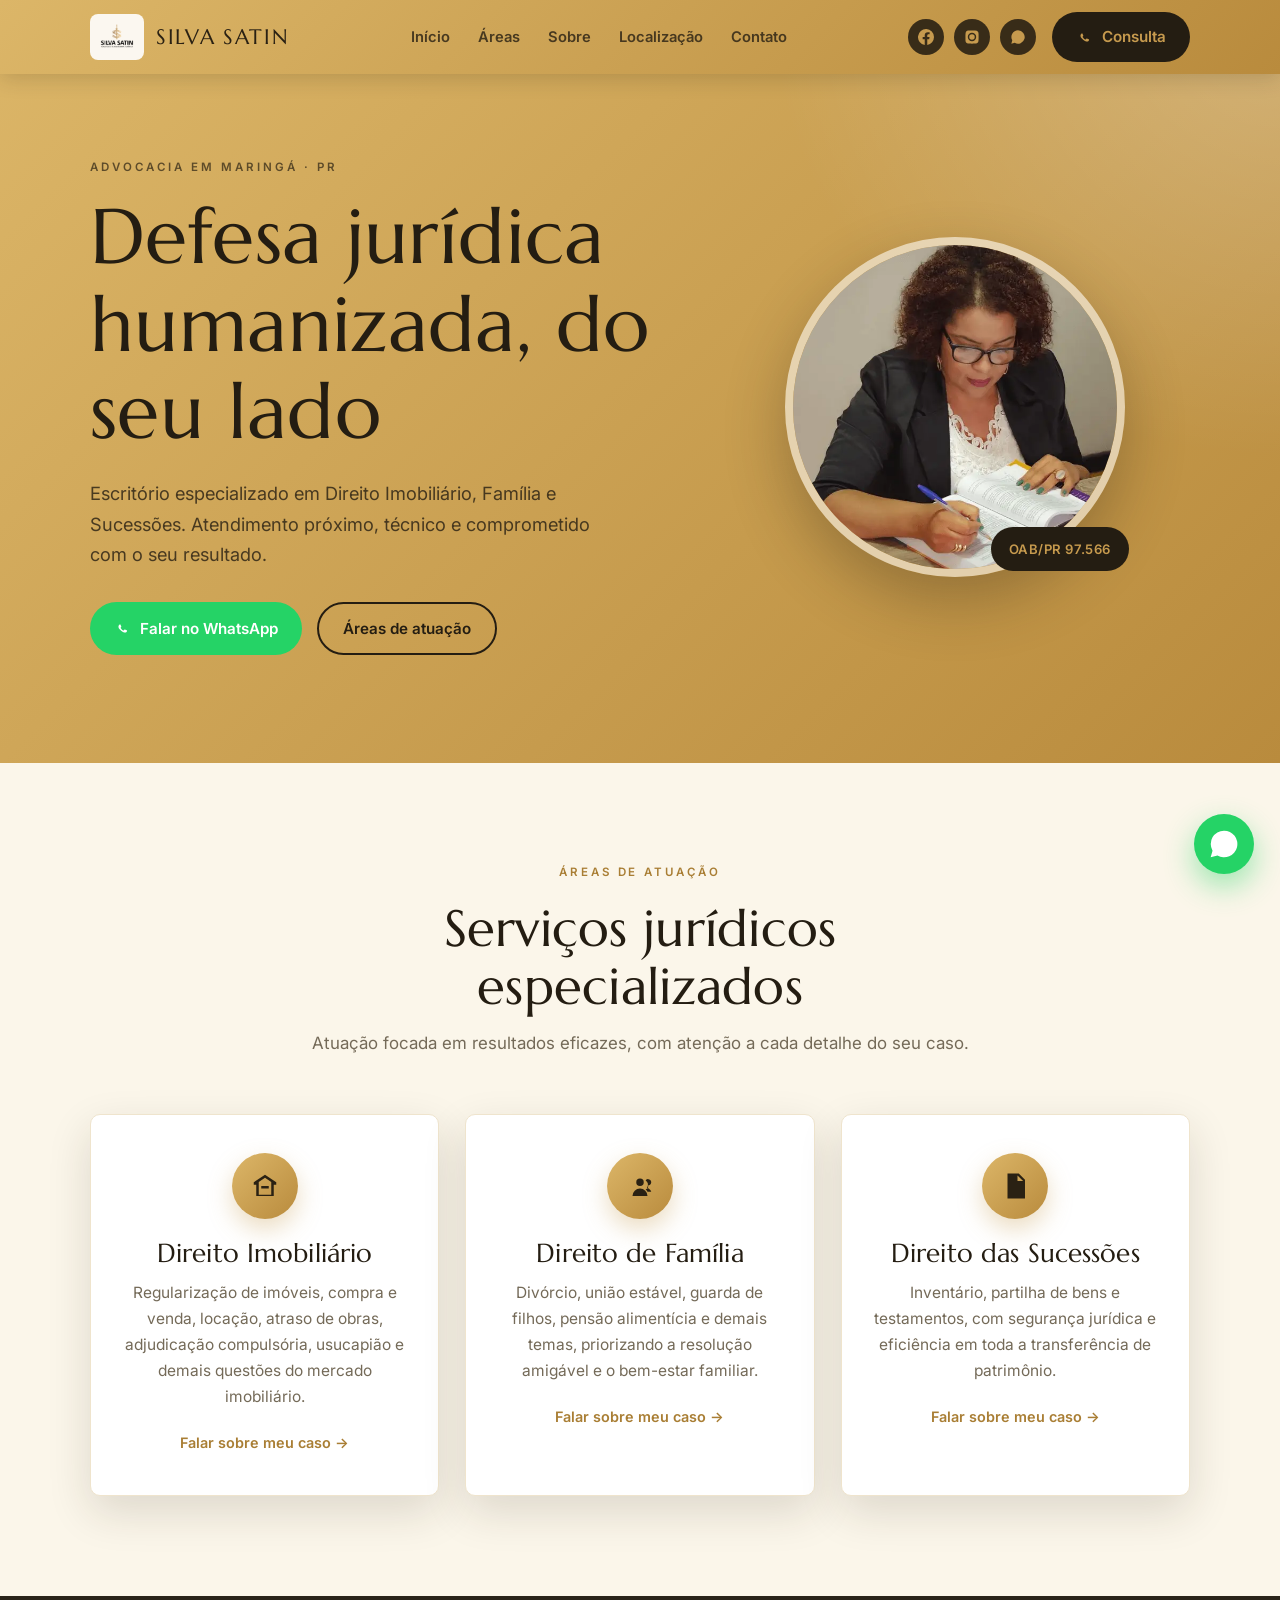
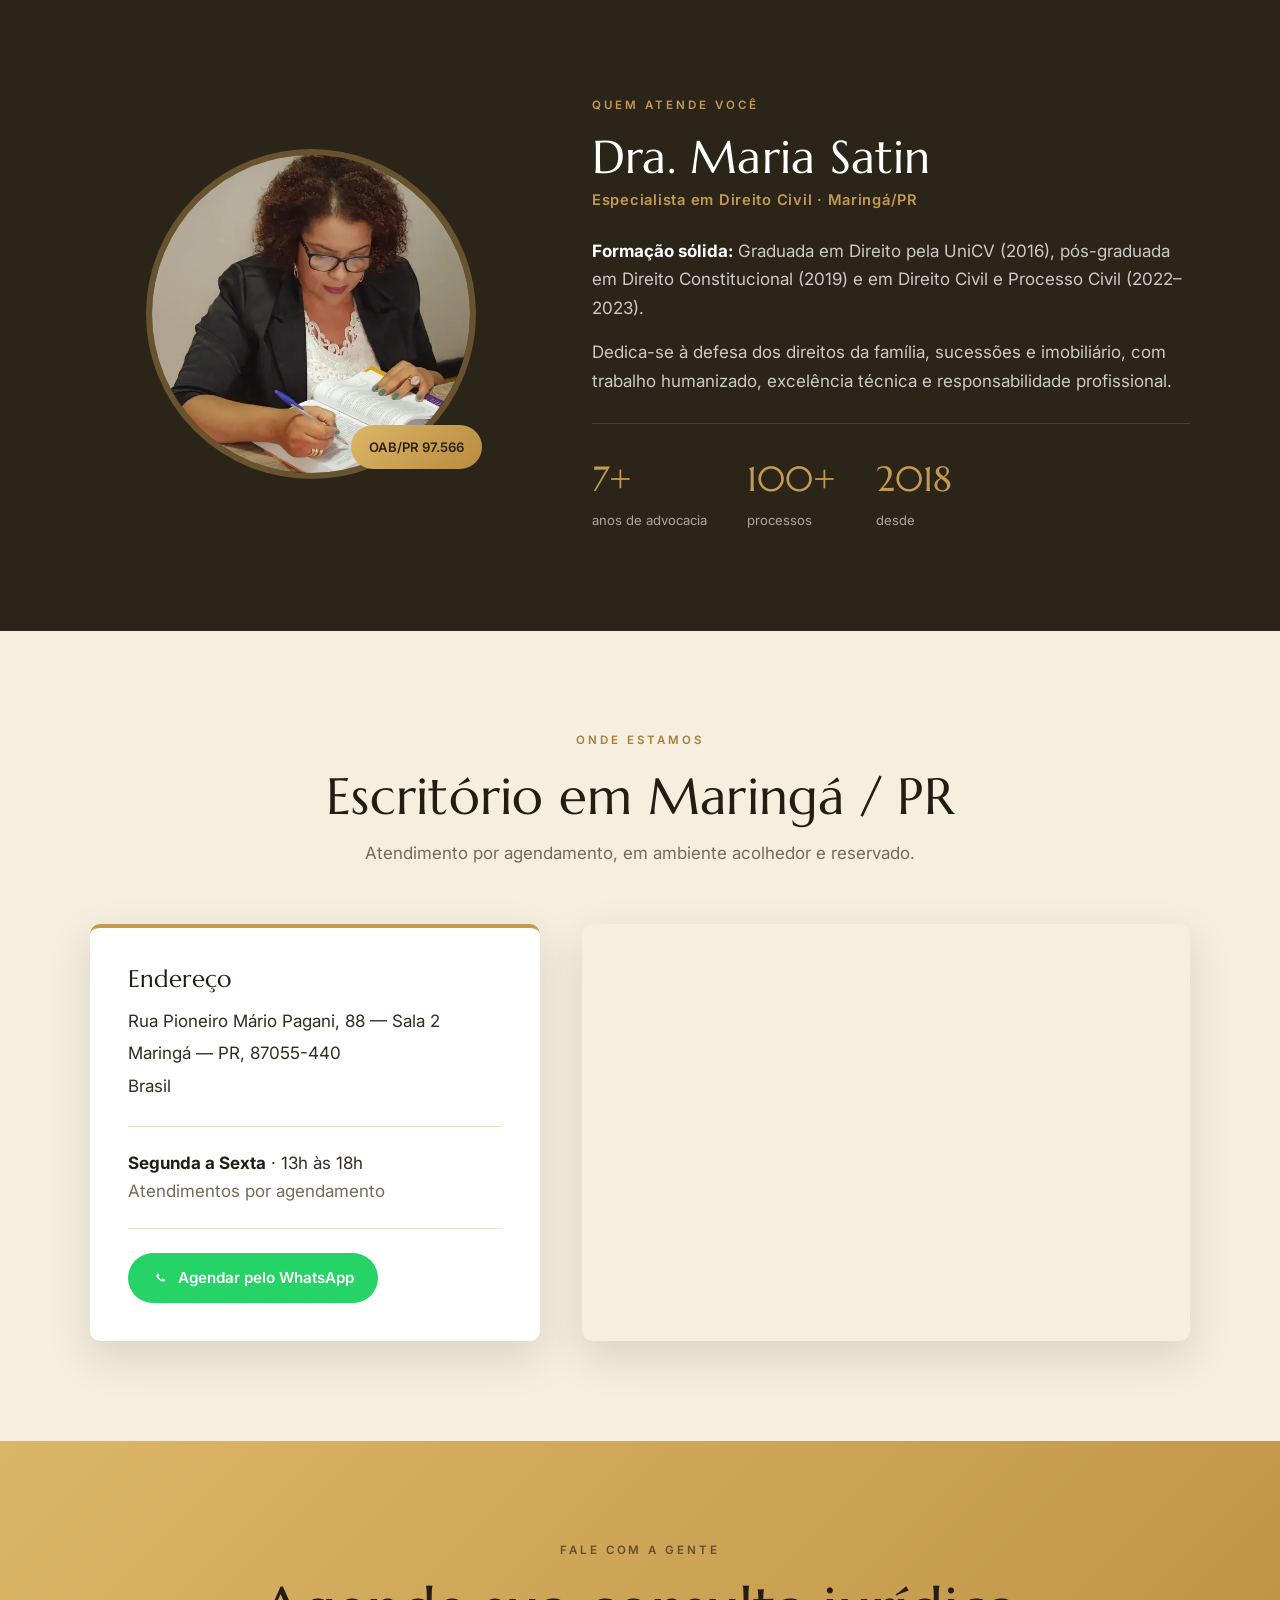
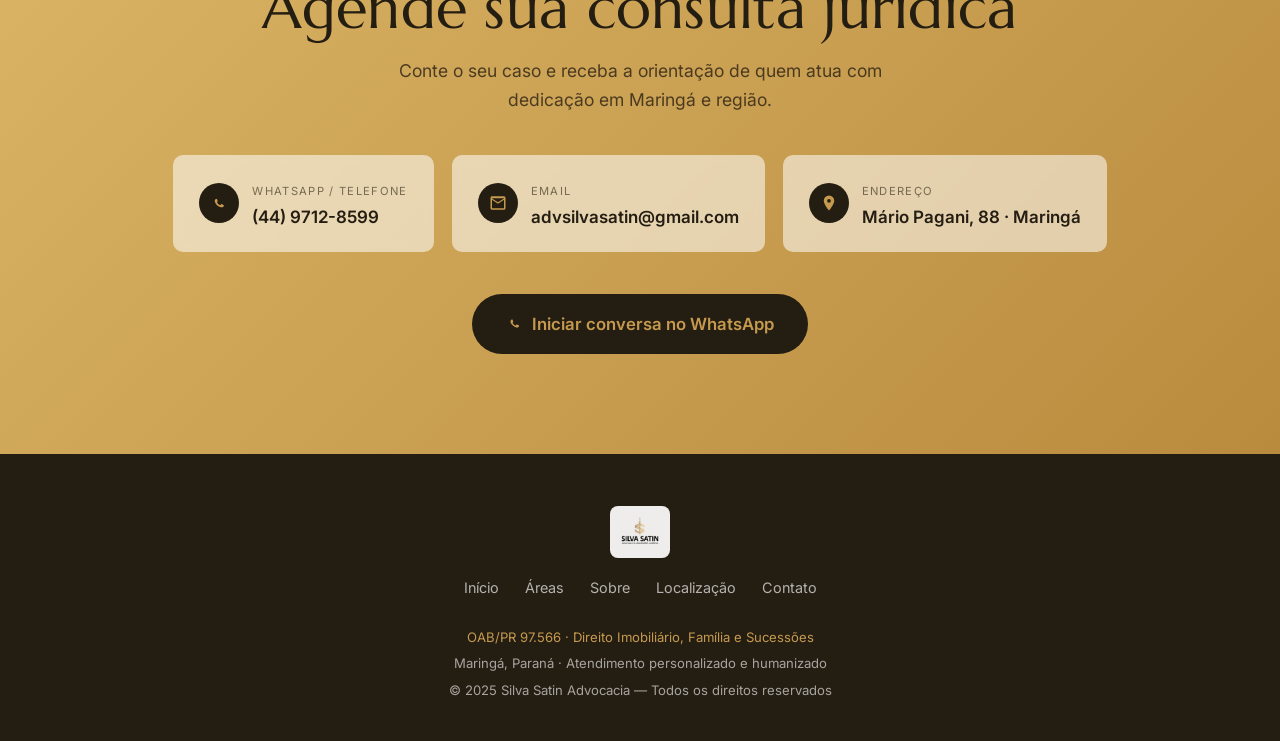
==== redesign-preview/3-contraste-quente.html @ 30fe06a5 "Add 3 redesign direction previews with screenshots Standalone preview pages (real index.html untouch" ====
<!DOCTYPE html>
<html lang="pt-BR">
  <head>
    <meta charset="UTF-8" />
    <meta name="viewport" content="width=device-width, initial-scale=1.0" />
    <title>Silva Satin Advocacia | Direito Imobiliário, Família e Sucessões em Maringá</title>
    <meta name="description" content="Escritório de advocacia em Maringá especializado em Direito Imobiliário, Família e Sucessões. Atendimento humanizado com a Dra. Maria Satin, OAB/PR 97.566." />
    <link rel="preconnect" href="https://fonts.googleapis.com" />
    <link rel="preconnect" href="https://fonts.gstatic.com" crossorigin />
    <link href="https://fonts.googleapis.com/css2?family=Marcellus&family=Inter:wght@400;500;600;700&display=swap" rel="stylesheet" />
    <style>
      :root {
        --gold: #c69a4e;
        --gold-deep: #a97e34;
        --gold-grad: linear-gradient(135deg, #dcb668 0%, #b98b3d 100%);
        --ink: #241d12;
        --charcoal: #2a2419;
        --cream: #f6efe0;
        --cream-2: #fbf6ea;
        --paper: #ffffff;
        --text: #322b1f;
        --muted: #746a58;
        --on-gold: #2a2113;
        --radius: 10px;
        --shadow: 0 16px 44px rgba(42, 33, 19, 0.14);
      }
      * { margin: 0; padding: 0; box-sizing: border-box; }
      html { scroll-behavior: smooth; scroll-padding-top: 88px; }
      body {
        font-family: "Inter", system-ui, sans-serif; color: var(--text);
        background: var(--cream); line-height: 1.68; font-size: 17px; -webkit-font-smoothing: antialiased;
      }
      h1, h2, h3, .display { font-family: "Marcellus", Georgia, serif; font-weight: 400; line-height: 1.14; letter-spacing: 0.005em; }
      a { color: inherit; text-decoration: none; transition: all 0.25s ease; }
      img { max-width: 100%; display: block; }
      .wrap { max-width: 1160px; margin: 0 auto; padding: 0 30px; }
      .eyebrow { font-size: 0.72rem; font-weight: 600; letter-spacing: 0.26em; text-transform: uppercase; color: var(--gold-deep); display: block; margin-bottom: 16px; }

      header { position: fixed; inset: 0 0 auto 0; z-index: 50; background: var(--gold-grad); box-shadow: 0 4px 20px rgba(42,33,19,0.18); }
      .nav { display: flex; align-items: center; justify-content: space-between; height: 74px; }
      .brand { display: flex; align-items: center; gap: 12px; }
      .brand img { height: 46px; background: rgba(255,255,255,0.9); border-radius: 8px; padding: 4px 8px; }
      .brand .bname { font-family: "Marcellus", serif; font-size: 1.3rem; color: var(--on-gold); letter-spacing: 0.08em; }
      .menu { display: flex; gap: 28px; }
      .menu a { font-size: 0.92rem; font-weight: 600; color: rgba(42,33,19,0.82); }
      .menu a:hover { color: #fff; }
      .nav-side { display: flex; align-items: center; gap: 16px; }
      .socials { display: flex; gap: 10px; }
      .socials a { width: 36px; height: 36px; border-radius: 50%; background: rgba(42,33,19,0.9); display: grid; place-items: center; color: var(--gold); }
      .socials a:hover { background: var(--ink); transform: translateY(-2px); }
      .socials svg { width: 16px; height: 16px; fill: currentColor; }
      .btn { display: inline-flex; align-items: center; gap: 9px; font-weight: 600; font-size: 0.95rem; padding: 12px 24px; border-radius: 40px; cursor: pointer; }
      .btn svg { width: 17px; height: 17px; fill: currentColor; }
      .btn-dark { background: var(--ink); color: var(--gold); }
      .btn-dark:hover { background: #000; }
      .btn-wa { background: #25d366; color: #fff; }
      .btn-wa:hover { background: #1fb457; transform: translateY(-2px); }
      .btn-gold { background: var(--gold-grad); color: var(--on-gold); box-shadow: 0 10px 26px rgba(198,154,78,0.4); }
      .btn-gold:hover { transform: translateY(-2px); }
      .btn-outline { border: 2px solid var(--ink); color: var(--ink); }
      .btn-outline:hover { background: var(--ink); color: var(--gold); }

      .hero { background: var(--gold-grad); color: var(--on-gold); padding: 158px 0 108px; position: relative; overflow: hidden; }
      .hero::before { content: ""; position: absolute; inset: 0; background: radial-gradient(80% 120% at 100% 0%, rgba(255,255,255,0.25), transparent 50%); }
      .hero-grid { position: relative; display: grid; grid-template-columns: 1.1fr 0.9fr; gap: 54px; align-items: center; }
      .hero .eyebrow { color: rgba(42,33,19,0.7); }
      .hero h1 { font-size: clamp(3rem, 6vw, 4.8rem); margin-bottom: 22px; color: var(--ink); }
      .hero p { font-size: 1.14rem; color: rgba(42,33,19,0.82); max-width: 46ch; margin-bottom: 32px; }
      .hero-cta { display: flex; gap: 15px; flex-wrap: wrap; }
      .hero-figure { position: relative; justify-self: center; }
      .hero-figure img { width: 340px; height: 340px; object-fit: cover; border-radius: 50%; border: 8px solid rgba(255,255,255,0.55); box-shadow: 0 24px 60px rgba(42,33,19,0.3); }
      .hero-figure .tag { position: absolute; bottom: 6px; right: -4px; background: var(--ink); color: var(--gold); font-weight: 600; font-size: 0.82rem; padding: 11px 18px; border-radius: 40px; letter-spacing: 0.04em; }

      section { padding: 100px 0; }
      .sec-head { text-align: center; max-width: 660px; margin: 0 auto 56px; }
      .sec-head h2 { font-size: clamp(2.2rem, 4.2vw, 3.2rem); margin-bottom: 14px; color: var(--ink); }
      .sec-head p { color: var(--muted); font-size: 1.06rem; }

      .areas { background: var(--cream-2); }
      .cards { display: grid; grid-template-columns: repeat(3, 1fr); gap: 26px; }
      .card { background: var(--paper); border-radius: var(--radius); padding: 38px 30px; box-shadow: var(--shadow); border: 1px solid #efe4cd; text-align: center; transition: transform 0.3s ease, box-shadow 0.3s ease; }
      .card:hover { transform: translateY(-6px); box-shadow: 0 26px 56px rgba(42,33,19,0.18); }
      .card .ic { width: 66px; height: 66px; margin: 0 auto 20px; border-radius: 50%; background: var(--gold-grad); display: grid; place-items: center; color: var(--on-gold); box-shadow: 0 10px 24px rgba(198,154,78,0.35); }
      .card .ic svg { width: 30px; height: 30px; fill: currentColor; }
      .card h3 { font-size: 1.6rem; margin-bottom: 12px; color: var(--ink); }
      .card p { color: var(--muted); font-size: 0.97rem; margin-bottom: 18px; }
      .card a.more { color: var(--gold-deep); font-weight: 600; font-size: 0.9rem; }
      .card a.more:hover { color: var(--ink); }

      .about { background: var(--charcoal); color: #fff; }
      .about .sec-head { display: none; }
      .about-grid { display: grid; grid-template-columns: 0.85fr 1.15fr; gap: 60px; align-items: center; }
      .about-photo { justify-self: center; position: relative; }
      .about-photo img { width: 330px; height: 330px; object-fit: cover; border-radius: 50%; border: 6px solid rgba(198,154,78,0.4); }
      .about-photo .tag { position: absolute; bottom: 10px; right: -6px; background: var(--gold-grad); color: var(--on-gold); font-weight: 600; font-size: 0.82rem; padding: 11px 18px; border-radius: 40px; }
      .about .eyebrow { color: var(--gold); }
      .about h2 { font-size: clamp(2.1rem, 3.6vw, 2.9rem); color: #fff; margin-bottom: 4px; }
      .about .role { color: var(--gold); font-weight: 600; font-size: 0.92rem; letter-spacing: 0.05em; margin-bottom: 24px; }
      .about p { color: rgba(255,255,255,0.76); margin-bottom: 16px; }
      .about strong { color: #fff; }
      .about .facts { display: flex; gap: 40px; margin-top: 28px; padding-top: 26px; border-top: 1px solid rgba(255,255,255,0.14); }
      .about .facts .n { font-family: "Marcellus", serif; font-size: 2.2rem; color: var(--gold); }
      .about .facts .l { font-size: 0.82rem; color: rgba(255,255,255,0.6); }

      .local { background: var(--cream); }
      .local-grid { display: grid; grid-template-columns: 0.85fr 1.15fr; gap: 42px; align-items: stretch; }
      .info-card { background: var(--paper); padding: 38px; border-radius: var(--radius); box-shadow: var(--shadow); border-top: 4px solid var(--gold); }
      .info-card h3 { font-size: 1.5rem; margin-bottom: 12px; color: var(--ink); }
      .info-card address { font-style: normal; line-height: 1.9; color: var(--text); }
      .info-card .hours { margin: 24px 0; padding: 22px 0; border-top: 1px solid #eee2c9; border-bottom: 1px solid #eee2c9; }
      .info-card .hours strong { color: var(--ink); }
      .map { border-radius: var(--radius); overflow: hidden; min-height: 400px; box-shadow: var(--shadow); }
      .map iframe { width: 100%; height: 100%; min-height: 400px; border: 0; display: block; }

      .contact { background: var(--gold-grad); color: var(--on-gold); text-align: center; }
      .contact .eyebrow { color: rgba(42,33,19,0.65); }
      .contact h2 { font-size: clamp(2.4rem, 5vw, 3.6rem); color: var(--ink); margin-bottom: 14px; }
      .contact .lead { color: rgba(42,33,19,0.8); max-width: 50ch; margin: 0 auto 40px; font-size: 1.1rem; }
      .contact-methods { display: flex; justify-content: center; gap: 18px; flex-wrap: wrap; margin-bottom: 42px; }
      .cm { background: rgba(255,255,255,0.55); border-radius: var(--radius); padding: 20px 26px; display: flex; align-items: center; gap: 13px; text-align: left; backdrop-filter: blur(4px); }
      .cm:hover { background: rgba(255,255,255,0.8); transform: translateY(-3px); }
      .cm .ic { width: 40px; height: 40px; border-radius: 50%; background: var(--ink); color: var(--gold); display: grid; place-items: center; flex-shrink: 0; }
      .cm .ic svg { width: 18px; height: 18px; fill: currentColor; }
      .cm .k { font-size: 0.7rem; text-transform: uppercase; letter-spacing: 0.12em; color: rgba(42,33,19,0.6); }
      .cm .v { font-weight: 600; color: var(--ink); }

      footer { background: var(--ink); color: rgba(255,255,255,0.6); padding: 52px 0 38px; text-align: center; }
      footer .brand { justify-content: center; margin-bottom: 18px; }
      footer .brand img { background: rgba(255,255,255,0.92); }
      footer .fmenu { display: flex; gap: 26px; justify-content: center; margin-bottom: 24px; flex-wrap: wrap; }
      footer .fmenu a { color: rgba(255,255,255,0.66); font-size: 0.9rem; }
      footer .fmenu a:hover { color: var(--gold); }
      footer small { display: block; font-size: 0.82rem; line-height: 2; }
      footer .oab { color: var(--gold); }

      .wa-float { position: fixed; bottom: 26px; right: 26px; z-index: 90; width: 60px; height: 60px; border-radius: 50%; background: #25d366; display: grid; place-items: center; box-shadow: 0 12px 30px rgba(37,211,102,0.45); animation: pulse 2.6s infinite; }
      .wa-float svg { width: 32px; height: 32px; fill: #fff; }
      @keyframes pulse { 0%,100% { transform: scale(1); } 50% { transform: scale(1.06); } }

      @media (max-width: 900px) {
        .hero-grid, .about-grid, .local-grid { grid-template-columns: 1fr; }
        .hero-figure, .menu { display: none; }
        .cards { grid-template-columns: 1fr; }
      }
    </style>
  </head>
  <body>
    <header>
      <div class="wrap nav">
        <a href="#inicio" class="brand"><img src="../assets/logo.webp" alt="Silva Satin Advocacia" /><span class="bname">SILVA SATIN</span></a>
        <nav class="menu"><a href="#inicio">Início</a><a href="#areas">Áreas</a><a href="#sobre">Sobre</a><a href="#local">Localização</a><a href="#contato">Contato</a></nav>
        <div class="nav-side">
          <div class="socials">
            <a href="#" aria-label="Facebook"><svg viewBox="0 0 24 24"><path d="M24 12a12 12 0 10-13.9 11.9v-8.4H7v-3.5h3.1V9.4c0-3 1.8-4.7 4.6-4.7 1.3 0 2.7.2 2.7.2v3h-1.5c-1.5 0-2 .9-2 1.9v2.2h3.4l-.5 3.5h-2.9v8.4A12 12 0 0024 12z"/></svg></a>
            <a href="#" aria-label="Instagram"><svg viewBox="0 0 24 24"><path d="M12 2.2c3.2 0 3.6 0 4.9.1 1.2.1 1.8.3 2.2.4.6.2 1 .5 1.4.9.4.4.7.8.9 1.4.2.4.4 1 .4 2.2.1 1.3.1 1.7.1 4.9s0 3.6-.1 4.9c-.1 1.2-.3 1.8-.4 2.2-.2.6-.5 1-.9 1.4-.4.4-.8.7-1.4.9-.4.2-1 .4-2.2.4-1.3.1-1.7.1-4.9.1s-3.6 0-4.9-.1c-1.2-.1-1.8-.3-2.2-.4-.6-.2-1-.5-1.4-.9-.4-.4-.7-.8-.9-1.4-.2-.4-.4-1-.4-2.2C2.2 15.6 2.2 15.2 2.2 12s0-3.6.1-4.9c.1-1.2.3-1.8.4-2.2.2-.6.5-1 .9-1.4.4-.4.8-.7 1.4-.9.4-.2 1-.4 2.2-.4C8.4 2.2 8.8 2.2 12 2.2zm0 3.5A6.3 6.3 0 1018.3 12 6.3 6.3 0 0012 5.7zm0 10.4A4.1 4.1 0 1116.1 12 4.1 4.1 0 0112 16.1zm6.5-10.9a1.5 1.5 0 11-1.5-1.5 1.5 1.5 0 011.5 1.5z"/></svg></a>
            <a href="https://wa.me/554497128599" aria-label="WhatsApp"><svg viewBox="0 0 24 24"><path d="M17.5 14.4c-.3-.1-1.8-.9-2-1-.3-.1-.5-.1-.7.1-.2.3-.7.9-.9 1.1-.2.2-.3.2-.6.1-.3-.1-1.2-.5-2.3-1.4-.9-.8-1.4-1.7-1.6-2-.2-.3 0-.5.1-.6l.5-.5c.1-.2.2-.3.3-.5.1-.2 0-.4 0-.5s-.7-1.6-.9-2.2c-.2-.6-.5-.5-.7-.5h-.6c-.2 0-.5.1-.8.4-.3.3-1 1-1 2.5s1.1 2.9 1.2 3.1c.2.2 2.1 3.2 5.1 4.5.7.3 1.3.5 1.7.6.7.2 1.4.2 1.9.1.6-.1 1.8-.7 2-1.4.3-.7.3-1.3.2-1.4-.1-.1-.3-.2-.6-.3zM12 2a10 10 0 00-8.6 15L2 22l5.1-1.3A10 10 0 1012 2z"/></svg></a>
          </div>
          <a href="https://wa.me/554497128599" class="btn btn-dark"><svg viewBox="0 0 24 24"><path d="M17.5 14.4c-.3-.1-1.8-.9-2-1-.3-.1-.5-.1-.7.1-.2.3-.7.9-.9 1.1-.2.2-.3.2-.6.1-.3-.1-1.2-.5-2.3-1.4-.9-.8-1.4-1.7-1.6-2-.2-.3 0-.5.1-.6l.5-.5c.1-.2.2-.3.3-.5.1-.2 0-.4 0-.5s-.7-1.6-.9-2.2c-.2-.6-.5-.5-.7-.5h-.6c-.2 0-.5.1-.8.4-.3.3-1 1-1 2.5s1.1 2.9 1.2 3.1c.2.2 2.1 3.2 5.1 4.5.7.3 1.3.5 1.7.6.7.2 1.4.2 1.9.1.6-.1 1.8-.7 2-1.4.3-.7.3-1.3.2-1.4-.1-.1-.3-.2-.6-.3z"/></svg>Consulta</a>
        </div>
      </div>
    </header>

    <section class="hero" id="inicio">
      <div class="wrap hero-grid">
        <div>
          <span class="eyebrow">Advocacia em Maringá · PR</span>
          <h1>Defesa jurídica humanizada, do seu lado</h1>
          <p>Escritório especializado em Direito Imobiliário, Família e Sucessões. Atendimento próximo, técnico e comprometido com o seu resultado.</p>
          <div class="hero-cta">
            <a href="https://wa.me/554497128599" class="btn btn-wa"><svg viewBox="0 0 24 24"><path d="M17.5 14.4c-.3-.1-1.8-.9-2-1-.3-.1-.5-.1-.7.1-.2.3-.7.9-.9 1.1-.2.2-.3.2-.6.1-.3-.1-1.2-.5-2.3-1.4-.9-.8-1.4-1.7-1.6-2-.2-.3 0-.5.1-.6l.5-.5c.1-.2.2-.3.3-.5.1-.2 0-.4 0-.5s-.7-1.6-.9-2.2c-.2-.6-.5-.5-.7-.5h-.6c-.2 0-.5.1-.8.4-.3.3-1 1-1 2.5s1.1 2.9 1.2 3.1c.2.2 2.1 3.2 5.1 4.5.7.3 1.3.5 1.7.6.7.2 1.4.2 1.9.1.6-.1 1.8-.7 2-1.4.3-.7.3-1.3.2-1.4-.1-.1-.3-.2-.6-.3z"/></svg>Falar no WhatsApp</a>
            <a href="#areas" class="btn btn-outline">Áreas de atuação</a>
          </div>
        </div>
        <div class="hero-figure">
          <img src="../assets/advogada.webp" alt="Dra. Maria Satin" />
          <span class="tag">OAB/PR 97.566</span>
        </div>
      </div>
    </section>

    <section class="areas" id="areas">
      <div class="wrap">
        <div class="sec-head">
          <span class="eyebrow">Áreas de atuação</span>
          <h2>Serviços jurídicos especializados</h2>
          <p>Atuação focada em resultados eficazes, com atenção a cada detalhe do seu caso.</p>
        </div>
        <div class="cards">
          <article class="card">
            <div class="ic"><svg viewBox="0 0 24 24"><path d="M12 3l9 6v2h-2v9H5v-9H3V9l9-6zm0 2.4L7 8.7V19h10V8.7L12 5.4zM9 12h6v2H9v-2z"/></svg></div>
            <h3>Direito Imobiliário</h3>
            <p>Regularização de imóveis, compra e venda, locação, atraso de obras, adjudicação compulsória, usucapião e demais questões do mercado imobiliário.</p>
            <a class="more" href="https://wa.me/554497128599">Falar sobre meu caso →</a>
          </article>
          <article class="card">
            <div class="ic"><svg viewBox="0 0 24 24"><path d="M12 12a3 3 0 100-6 3 3 0 000 6zm-6 8a6 6 0 0112 0H6zm12.5-8.5a2.5 2.5 0 10-2-4 4 4 0 011 5.9c1.6.5 2.9 1.7 3.5 3.1h-3a5.9 5.9 0 00-1.5-2 2.5 2.5 0 002-2.9z"/></svg></div>
            <h3>Direito de Família</h3>
            <p>Divórcio, união estável, guarda de filhos, pensão alimentícia e demais temas, priorizando a resolução amigável e o bem-estar familiar.</p>
            <a class="more" href="https://wa.me/554497128599">Falar sobre meu caso →</a>
          </article>
          <article class="card">
            <div class="ic"><svg viewBox="0 0 24 24"><path d="M6 2h9l5 5v15H6V2zm8 1.5V8h4.5L14 3.5zM8 12h8v1.5H8V12zm0 4h8v1.5H8V16z"/></svg></div>
            <h3>Direito das Sucessões</h3>
            <p>Inventário, partilha de bens e testamentos, com segurança jurídica e eficiência em toda a transferência de patrimônio.</p>
            <a class="more" href="https://wa.me/554497128599">Falar sobre meu caso →</a>
          </article>
        </div>
      </div>
    </section>

    <section class="about" id="sobre">
      <div class="wrap about-grid">
        <div class="about-photo">
          <img src="../assets/advogada.webp" alt="Dra. Maria Satin, advogada em Maringá" />
          <span class="tag">OAB/PR 97.566</span>
        </div>
        <div>
          <span class="eyebrow">Quem atende você</span>
          <h2>Dra. Maria Satin</h2>
          <div class="role">Especialista em Direito Civil · Maringá/PR</div>
          <p><strong>Formação sólida:</strong> Graduada em Direito pela UniCV (2016), pós-graduada em Direito Constitucional (2019) e em Direito Civil e Processo Civil (2022–2023).</p>
          <p>Dedica-se à defesa dos direitos da família, sucessões e imobiliário, com trabalho humanizado, excelência técnica e responsabilidade profissional.</p>
          <div class="facts">
            <div><div class="n">7+</div><div class="l">anos de advocacia</div></div>
            <div><div class="n">100+</div><div class="l">processos</div></div>
            <div><div class="n">2018</div><div class="l">desde</div></div>
          </div>
        </div>
      </div>
    </section>

    <section class="local" id="local">
      <div class="wrap">
        <div class="sec-head">
          <span class="eyebrow">Onde estamos</span>
          <h2>Escritório em Maringá / PR</h2>
          <p>Atendimento por agendamento, em ambiente acolhedor e reservado.</p>
        </div>
        <div class="local-grid">
          <div class="info-card">
            <h3>Endereço</h3>
            <address>Rua Pioneiro Mário Pagani, 88 — Sala 2<br />Maringá — PR, 87055-440<br />Brasil</address>
            <div class="hours"><strong>Segunda a Sexta</strong> · 13h às 18h<br /><span style="color:var(--muted)">Atendimentos por agendamento</span></div>
            <a href="https://wa.me/554497128599" class="btn btn-wa"><svg viewBox="0 0 24 24"><path d="M17.5 14.4c-.3-.1-1.8-.9-2-1-.3-.1-.5-.1-.7.1-.2.3-.7.9-.9 1.1-.2.2-.3.2-.6.1-.3-.1-1.2-.5-2.3-1.4-.9-.8-1.4-1.7-1.6-2-.2-.3 0-.5.1-.6l.5-.5c.1-.2.2-.3.3-.5.1-.2 0-.4 0-.5s-.7-1.6-.9-2.2c-.2-.6-.5-.5-.7-.5h-.6c-.2 0-.5.1-.8.4-.3.3-1 1-1 2.5s1.1 2.9 1.2 3.1c.2.2 2.1 3.2 5.1 4.5.7.3 1.3.5 1.7.6.7.2 1.4.2 1.9.1.6-.1 1.8-.7 2-1.4.3-.7.3-1.3.2-1.4-.1-.1-.3-.2-.6-.3z"/></svg>Agendar pelo WhatsApp</a>
          </div>
          <div class="map">
            <iframe src="https://www.google.com/maps/embed?pb=!1m18!1m12!1m3!1d3660.1263231044722!2d-51.91673532297042!3d-23.455907457729772!2m3!1f0!2f0!3f0!3m2!1i1024!2i768!4f13.1!3m3!1m2!1s0x0%3A0x0!2zMjPCsDI3JzIxLjMiUyA1McKwNTQnNTEuMCJX!5e0!3m2!1sen!2sbr!4v1721777402883!5m2!1sen!2sbr" loading="lazy" title="Mapa Silva Satin Advocacia"></iframe>
          </div>
        </div>
      </div>
    </section>

    <section class="contact" id="contato">
      <div class="wrap">
        <span class="eyebrow">Fale com a gente</span>
        <h2>Agende sua consulta jurídica</h2>
        <p class="lead">Conte o seu caso e receba a orientação de quem atua com dedicação em Maringá e região.</p>
        <div class="contact-methods">
          <a class="cm" href="https://wa.me/554497128599">
            <span class="ic"><svg viewBox="0 0 24 24"><path d="M17.5 14.4c-.3-.1-1.8-.9-2-1-.3-.1-.5-.1-.7.1-.2.3-.7.9-.9 1.1-.2.2-.3.2-.6.1-.3-.1-1.2-.5-2.3-1.4-.9-.8-1.4-1.7-1.6-2-.2-.3 0-.5.1-.6l.5-.5c.1-.2.2-.3.3-.5.1-.2 0-.4 0-.5s-.7-1.6-.9-2.2c-.2-.6-.5-.5-.7-.5h-.6c-.2 0-.5.1-.8.4-.3.3-1 1-1 2.5s1.1 2.9 1.2 3.1c.2.2 2.1 3.2 5.1 4.5.7.3 1.3.5 1.7.6.7.2 1.4.2 1.9.1.6-.1 1.8-.7 2-1.4.3-.7.3-1.3.2-1.4-.1-.1-.3-.2-.6-.3z"/></svg></span>
            <span><span class="k">WhatsApp / Telefone</span><br /><span class="v">(44) 9712-8599</span></span>
          </a>
          <a class="cm" href="mailto:advsilvasatin@gmail.com">
            <span class="ic"><svg viewBox="0 0 24 24"><path d="M2 5c0-1.1.9-2 2-2h16a2 2 0 012 2v14a2 2 0 01-2 2H4a2 2 0 01-2-2V5zm2 .5v.4l8 5 8-5v-.4H4zm16 2.3l-7.5 4.7a1 1 0 01-1 0L4 7.8V19h16V7.8z"/></svg></span>
            <span><span class="k">Email</span><br /><span class="v">advsilvasatin@gmail.com</span></span>
          </a>
          <a class="cm" href="#local">
            <span class="ic"><svg viewBox="0 0 24 24"><path d="M12 2a7 7 0 00-7 7c0 5 7 13 7 13s7-8 7-13a7 7 0 00-7-7zm0 9.5A2.5 2.5 0 1112 6.5a2.5 2.5 0 010 5z"/></svg></span>
            <span><span class="k">Endereço</span><br /><span class="v">Mário Pagani, 88 · Maringá</span></span>
          </a>
        </div>
        <a href="https://wa.me/554497128599" class="btn btn-dark" style="font-size:1.05rem;padding:16px 34px"><svg viewBox="0 0 24 24"><path d="M17.5 14.4c-.3-.1-1.8-.9-2-1-.3-.1-.5-.1-.7.1-.2.3-.7.9-.9 1.1-.2.2-.3.2-.6.1-.3-.1-1.2-.5-2.3-1.4-.9-.8-1.4-1.7-1.6-2-.2-.3 0-.5.1-.6l.5-.5c.1-.2.2-.3.3-.5.1-.2 0-.4 0-.5s-.7-1.6-.9-2.2c-.2-.6-.5-.5-.7-.5h-.6c-.2 0-.5.1-.8.4-.3.3-1 1-1 2.5s1.1 2.9 1.2 3.1c.2.2 2.1 3.2 5.1 4.5.7.3 1.3.5 1.7.6.7.2 1.4.2 1.9.1.6-.1 1.8-.7 2-1.4.3-.7.3-1.3.2-1.4-.1-.1-.3-.2-.6-.3z"/></svg>Iniciar conversa no WhatsApp</a>
      </div>
    </section>

    <footer>
      <div class="wrap">
        <div class="brand"><img src="../assets/logo.webp" alt="Silva Satin" style="height:52px" /></div>
        <nav class="fmenu"><a href="#inicio">Início</a><a href="#areas">Áreas</a><a href="#sobre">Sobre</a><a href="#local">Localização</a><a href="#contato">Contato</a></nav>
        <small class="oab">OAB/PR 97.566 · Direito Imobiliário, Família e Sucessões</small>
        <small>Maringá, Paraná · Atendimento personalizado e humanizado</small>
        <small>© 2025 Silva Satin Advocacia — Todos os direitos reservados</small>
      </div>
    </footer>

    <a href="https://wa.me/554497128599" class="wa-float" aria-label="WhatsApp"><svg viewBox="0 0 24 24"><path d="M17.5 14.4c-.3-.1-1.8-.9-2-1-.3-.1-.5-.1-.7.1-.2.3-.7.9-.9 1.1-.2.2-.3.2-.6.1-.3-.1-1.2-.5-2.3-1.4-.9-.8-1.4-1.7-1.6-2-.2-.3 0-.5.1-.6l.5-.5c.1-.2.2-.3.3-.5.1-.2 0-.4 0-.5s-.7-1.6-.9-2.2c-.2-.6-.5-.5-.7-.5h-.6c-.2 0-.5.1-.8.4-.3.3-1 1-1 2.5s1.1 2.9 1.2 3.1c.2.2 2.1 3.2 5.1 4.5.7.3 1.3.5 1.7.6.7.2 1.4.2 1.9.1.6-.1 1.8-.7 2-1.4.3-.7.3-1.3.2-1.4-.1-.1-.3-.2-.6-.3zM12 2a10 10 0 00-8.6 15L2 22l5.1-1.3A10 10 0 1012 2z"/></svg></a>
  </body>
</html>
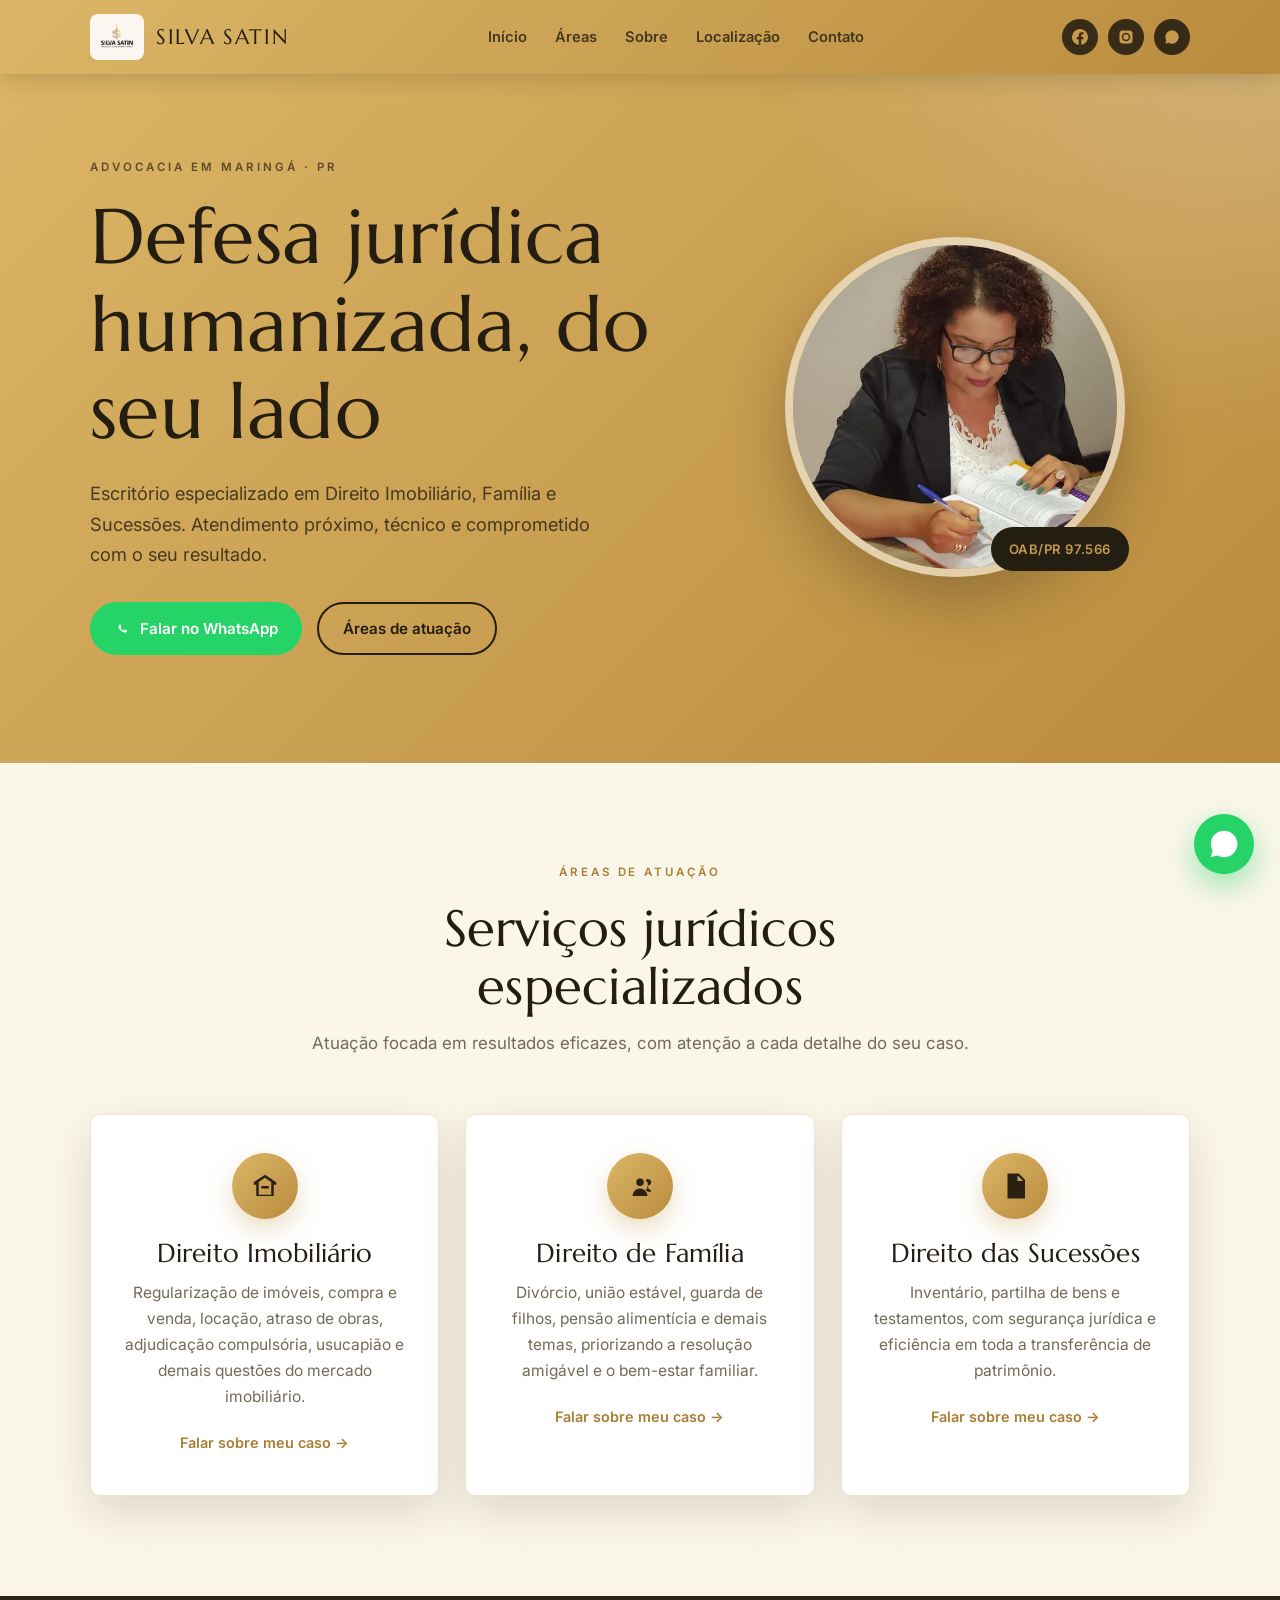
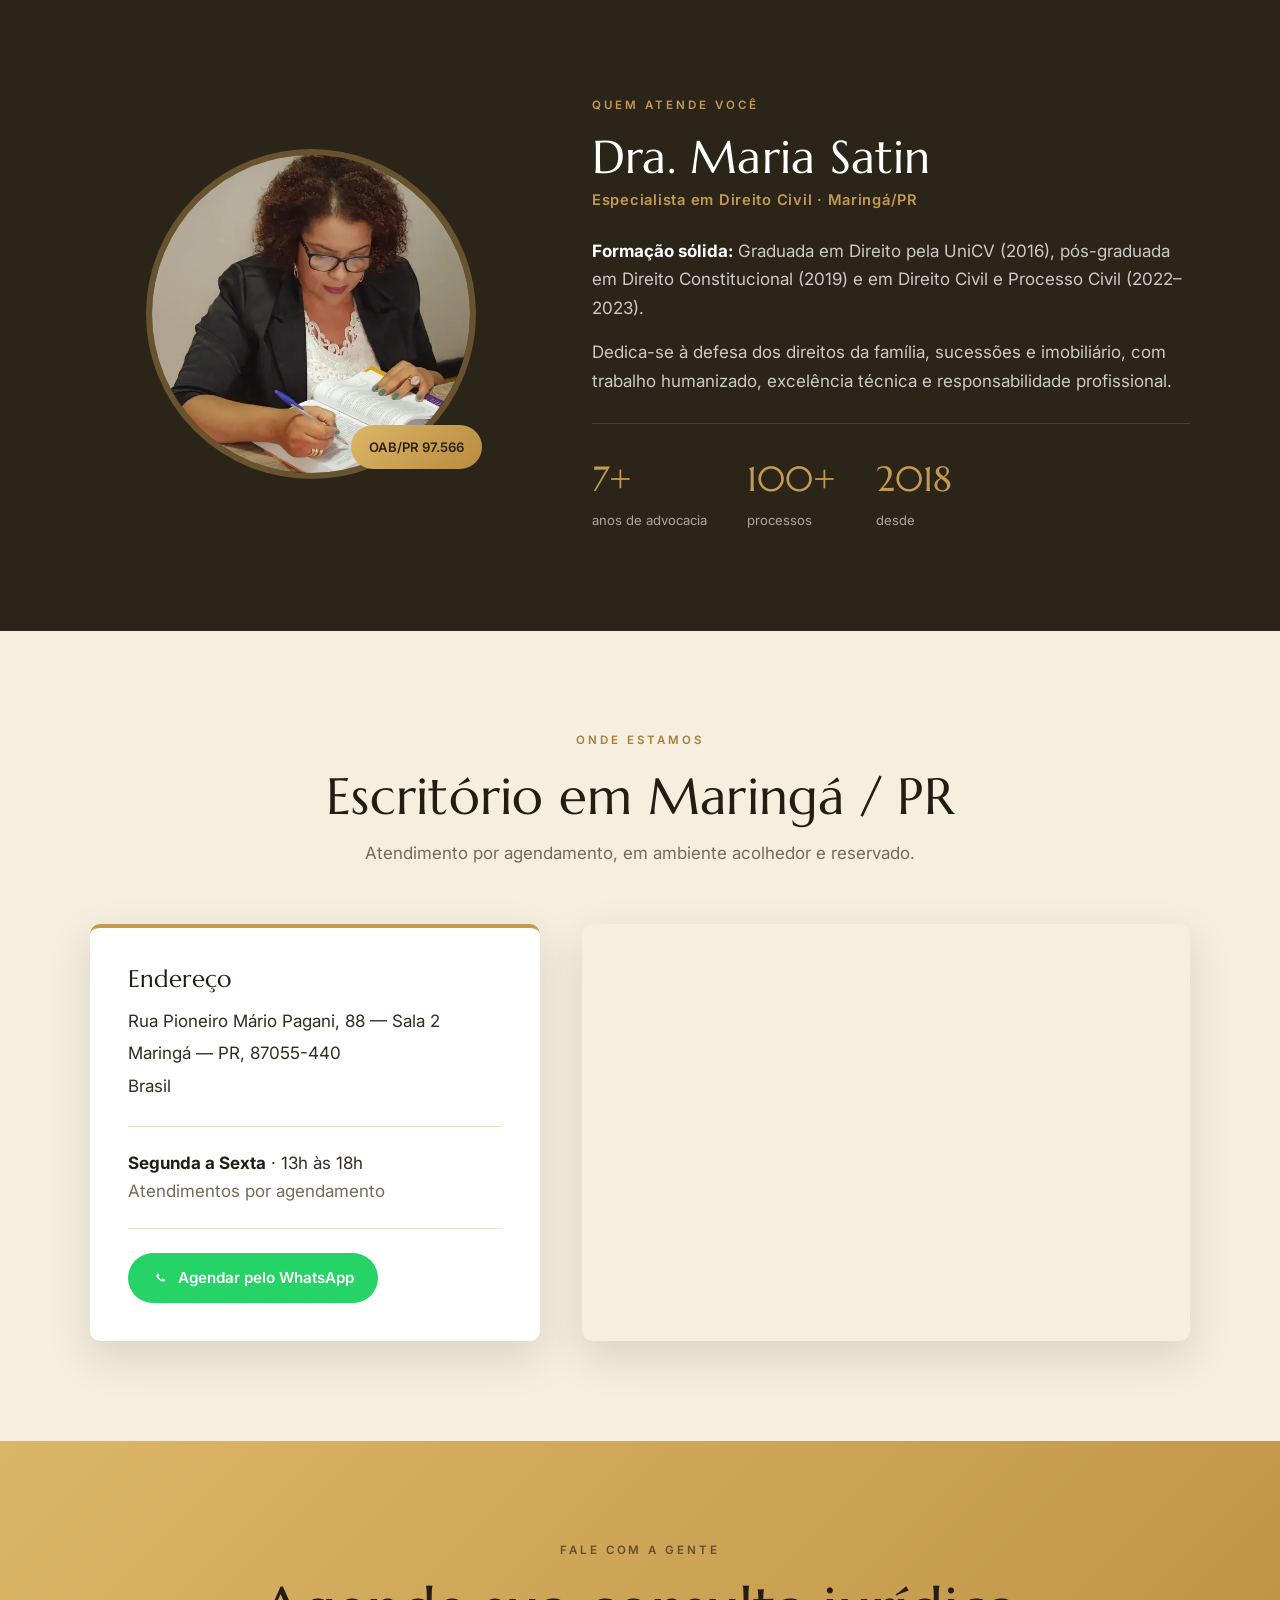
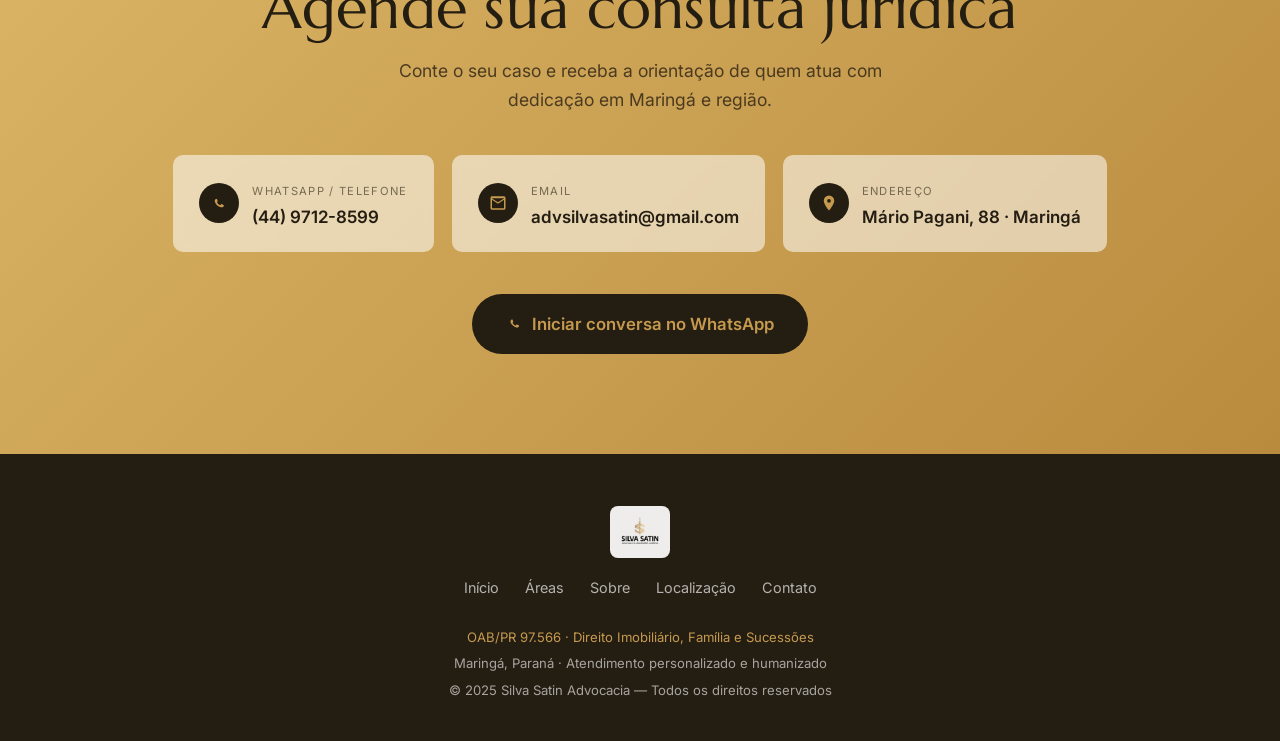
==== commit 05014926: "Fix v3 mobile header: remove redundant Consulta button, tighten spacing Header overflowed on mobile." ====
--- a/redesign-preview/3-contraste-quente.html
+++ b/redesign-preview/3-contraste-quente.html
@@ -142,6 +142,18 @@
         .hero-figure, .menu { display: none; }
         .cards { grid-template-columns: 1fr; }
       }
+      @media (max-width: 560px) {
+        .nav { height: 66px; }
+        .brand img { height: 40px; }
+        .brand .bname { font-size: 1.05rem; letter-spacing: 0.04em; }
+        .nav-side { gap: 10px; }
+        .socials { gap: 8px; }
+        .socials a { width: 34px; height: 34px; }
+        .wrap { padding: 0 20px; }
+      }
+      @media (max-width: 360px) {
+        .brand .bname { display: none; }
+      }
     </style>
   </head>
   <body>
@@ -155,7 +167,6 @@
             <a href="#" aria-label="Instagram"><svg viewBox="0 0 24 24"><path d="M12 2.2c3.2 0 3.6 0 4.9.1 1.2.1 1.8.3 2.2.4.6.2 1 .5 1.4.9.4.4.7.8.9 1.4.2.4.4 1 .4 2.2.1 1.3.1 1.7.1 4.9s0 3.6-.1 4.9c-.1 1.2-.3 1.8-.4 2.2-.2.6-.5 1-.9 1.4-.4.4-.8.7-1.4.9-.4.2-1 .4-2.2.4-1.3.1-1.7.1-4.9.1s-3.6 0-4.9-.1c-1.2-.1-1.8-.3-2.2-.4-.6-.2-1-.5-1.4-.9-.4-.4-.7-.8-.9-1.4-.2-.4-.4-1-.4-2.2C2.2 15.6 2.2 15.2 2.2 12s0-3.6.1-4.9c.1-1.2.3-1.8.4-2.2.2-.6.5-1 .9-1.4.4-.4.8-.7 1.4-.9.4-.2 1-.4 2.2-.4C8.4 2.2 8.8 2.2 12 2.2zm0 3.5A6.3 6.3 0 1018.3 12 6.3 6.3 0 0012 5.7zm0 10.4A4.1 4.1 0 1116.1 12 4.1 4.1 0 0112 16.1zm6.5-10.9a1.5 1.5 0 11-1.5-1.5 1.5 1.5 0 011.5 1.5z"/></svg></a>
             <a href="https://wa.me/554497128599" aria-label="WhatsApp"><svg viewBox="0 0 24 24"><path d="M17.5 14.4c-.3-.1-1.8-.9-2-1-.3-.1-.5-.1-.7.1-.2.3-.7.9-.9 1.1-.2.2-.3.2-.6.1-.3-.1-1.2-.5-2.3-1.4-.9-.8-1.4-1.7-1.6-2-.2-.3 0-.5.1-.6l.5-.5c.1-.2.2-.3.3-.5.1-.2 0-.4 0-.5s-.7-1.6-.9-2.2c-.2-.6-.5-.5-.7-.5h-.6c-.2 0-.5.1-.8.4-.3.3-1 1-1 2.5s1.1 2.9 1.2 3.1c.2.2 2.1 3.2 5.1 4.5.7.3 1.3.5 1.7.6.7.2 1.4.2 1.9.1.6-.1 1.8-.7 2-1.4.3-.7.3-1.3.2-1.4-.1-.1-.3-.2-.6-.3zM12 2a10 10 0 00-8.6 15L2 22l5.1-1.3A10 10 0 1012 2z"/></svg></a>
           </div>
-          <a href="https://wa.me/554497128599" class="btn btn-dark"><svg viewBox="0 0 24 24"><path d="M17.5 14.4c-.3-.1-1.8-.9-2-1-.3-.1-.5-.1-.7.1-.2.3-.7.9-.9 1.1-.2.2-.3.2-.6.1-.3-.1-1.2-.5-2.3-1.4-.9-.8-1.4-1.7-1.6-2-.2-.3 0-.5.1-.6l.5-.5c.1-.2.2-.3.3-.5.1-.2 0-.4 0-.5s-.7-1.6-.9-2.2c-.2-.6-.5-.5-.7-.5h-.6c-.2 0-.5.1-.8.4-.3.3-1 1-1 2.5s1.1 2.9 1.2 3.1c.2.2 2.1 3.2 5.1 4.5.7.3 1.3.5 1.7.6.7.2 1.4.2 1.9.1.6-.1 1.8-.7 2-1.4.3-.7.3-1.3.2-1.4-.1-.1-.3-.2-.6-.3z"/></svg>Consulta</a>
         </div>
       </div>
     </header>
